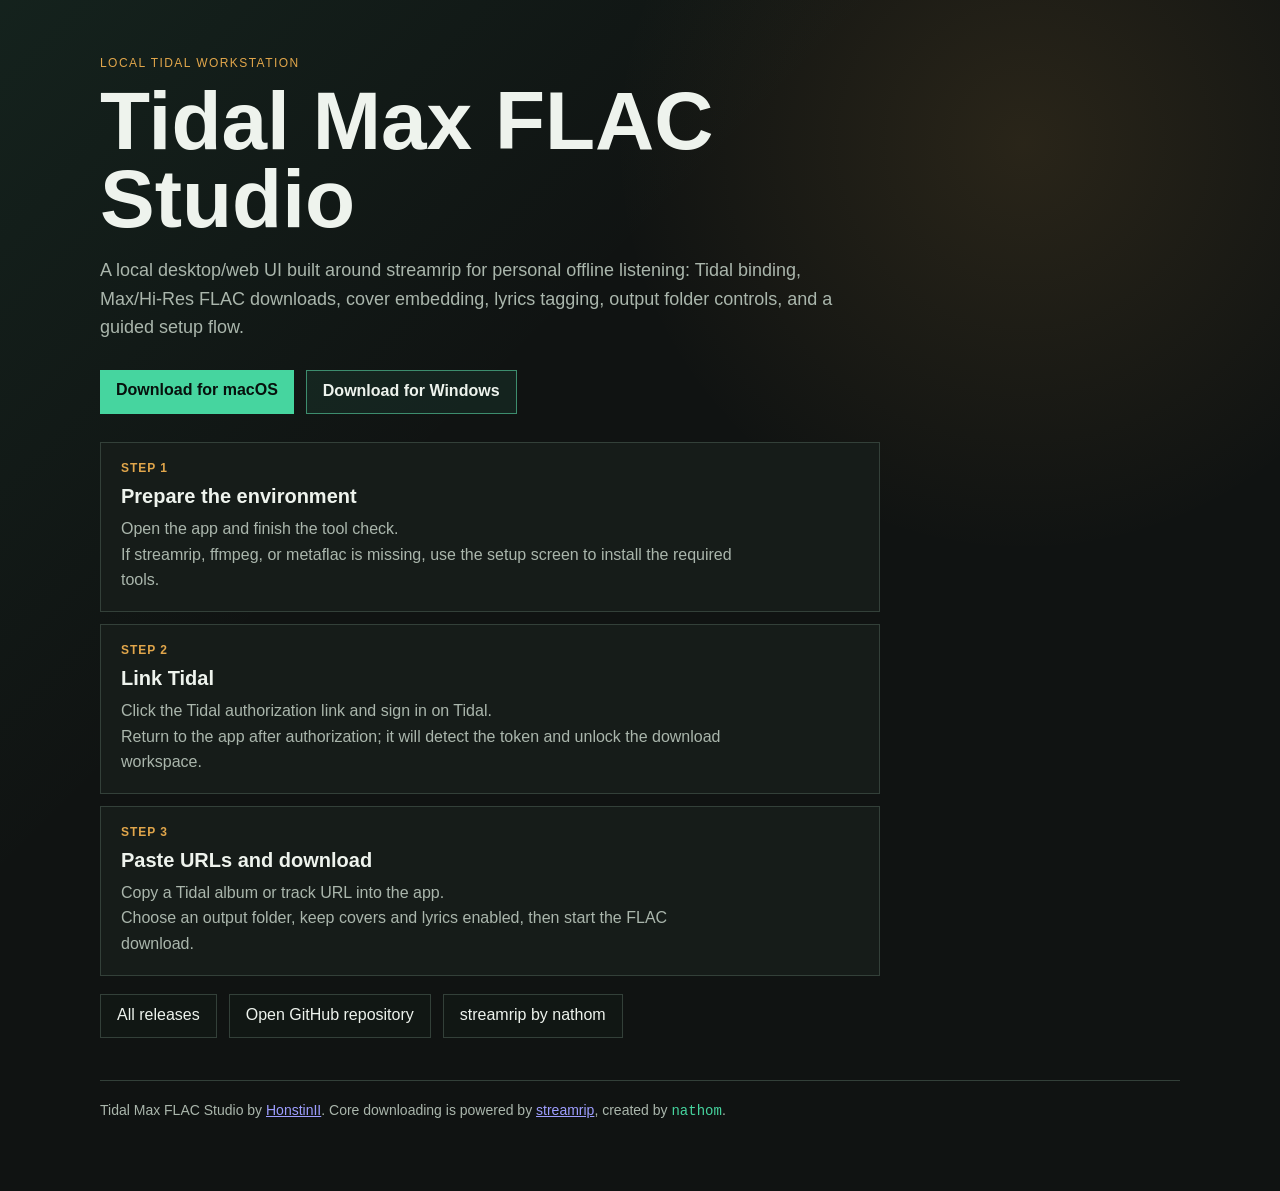
==== docs/index.html @ 7f480198 "fix: improve windows tooling and queue state" ====
<!doctype html>
<html lang="en">
  <head>
    <meta charset="utf-8" />
    <meta name="viewport" content="width=device-width, initial-scale=1" />
    <title>Tidal Max FLAC Studio</title>
    <style>
      :root {
        color-scheme: dark;
        --bg: #101312;
        --panel: #181e1b;
        --line: #334039;
        --text: #eef3ed;
        --muted: #aab6ac;
        --accent: #46d59f;
        --amber: #e1a64b;
      }

      * {
        box-sizing: border-box;
      }

      body {
        margin: 0;
        min-height: 100vh;
        background:
          linear-gradient(135deg, rgba(70, 213, 159, 0.08), transparent 36%),
          radial-gradient(circle at 80% 12%, rgba(225, 166, 75, 0.12), transparent 28%),
          var(--bg);
        color: var(--text);
        font-family: Avenir Next, Avenir, Helvetica Neue, sans-serif;
      }

      main {
        width: min(1080px, calc(100vw - 32px));
        margin: 0 auto;
        padding: 56px 0;
      }

      .eyebrow {
        color: var(--amber);
        font-size: 12px;
        letter-spacing: 0.12em;
        text-transform: uppercase;
      }

      h1 {
        max-width: 780px;
        margin: 12px 0 18px;
        font-size: clamp(40px, 7vw, 82px);
        line-height: 0.95;
        letter-spacing: 0;
      }

      p {
        color: var(--muted);
        line-height: 1.6;
      }

      .lead {
        max-width: 760px;
        font-size: 18px;
      }

      .actions {
        display: flex;
        flex-wrap: wrap;
        gap: 12px;
        margin: 28px 0 0;
      }

      .secondary-actions {
        margin-top: 18px;
      }

      a.button {
        border: 1px solid var(--line);
        background: #111714;
        color: var(--text);
        min-height: 44px;
        padding: 11px 16px;
        text-decoration: none;
      }

      a.primary {
        border: 0;
        background: var(--accent);
        color: #07110d;
        font-weight: 700;
      }

      a.secondary-download {
        border-color: color-mix(in srgb, var(--accent) 52%, var(--line));
        background: rgba(70, 213, 159, 0.08);
        color: var(--text);
        font-weight: 700;
      }

      code {
        color: var(--accent);
      }

      .credit {
        border-top: 1px solid var(--line);
        margin-top: 42px;
        padding-top: 18px;
        font-size: 14px;
      }

      .steps {
        display: grid;
        grid-template-columns: 1fr;
        gap: 12px;
        margin-top: 28px;
        max-width: 780px;
      }

      .step-card {
        border: 1px solid var(--line);
        background: color-mix(in srgb, var(--panel) 92%, black);
        padding: 18px 20px;
      }

      .step-label {
        color: var(--amber);
        font-size: 12px;
        font-weight: 700;
        letter-spacing: 0.08em;
        text-transform: uppercase;
      }

      .step-card h2 {
        margin: 10px 0 8px;
        font-size: 20px;
      }

      .step-card p {
        margin: 0;
        max-width: 620px;
      }
    </style>
  </head>
  <body>
    <main>
      <div class="eyebrow">Local Tidal workstation</div>
      <h1>Tidal Max FLAC Studio</h1>
      <p class="lead">
        A local desktop/web UI built around streamrip for personal offline listening:
        Tidal binding, Max/Hi-Res FLAC downloads, cover embedding, lyrics
        tagging, output folder controls, and a guided setup flow.
      </p>
      <div class="actions">
        <a
          class="button primary"
          href="https://github.com/HonstinII/tidal-max-flac-download/releases/download/v0.3.4/Tidal-Max-FLAC-Studio-macOS.zip"
        >Download for macOS</a>
        <a
          class="button secondary-download"
          href="https://github.com/HonstinII/tidal-max-flac-download/releases/download/v0.3.4/Tidal-Max-FLAC-Studio-Windows.zip"
        >Download for Windows</a>
      </div>
      <section class="steps" aria-label="How to use">
        <article class="step-card">
          <div class="step-label">Step 1</div>
          <h2>Prepare the environment</h2>
          <p>
            Open the app and finish the tool check.<br />
            If streamrip, ffmpeg, or metaflac is missing, use the setup screen
            to install the required tools.
          </p>
        </article>
        <article class="step-card">
          <div class="step-label">Step 2</div>
          <h2>Link Tidal</h2>
          <p>
            Click the Tidal authorization link and sign in on Tidal.<br />
            Return to the app after authorization; it will detect the token and
            unlock the download workspace.
          </p>
        </article>
        <article class="step-card">
          <div class="step-label">Step 3</div>
          <h2>Paste URLs and download</h2>
          <p>
            Copy a Tidal album or track URL into the app.<br />
            Choose an output folder, keep covers and lyrics enabled, then start
            the FLAC download.
          </p>
        </article>
      </section>
      <div class="actions secondary-actions">
        <a class="button" href="https://github.com/HonstinII/tidal-max-flac-download/releases">All releases</a>
        <a class="button" href="https://github.com/HonstinII/tidal-max-flac-download">Open GitHub repository</a>
        <a class="button" href="https://github.com/nathom/streamrip">streamrip by nathom</a>
      </div>
      <p class="credit">
        Tidal Max FLAC Studio by <a href="https://github.com/HonstinII">HonstinII</a>.
        Core downloading is powered by
        <a href="https://github.com/nathom/streamrip">streamrip</a>, created by
        <code>nathom</code>.
      </p>
    </main>
  </body>
</html>
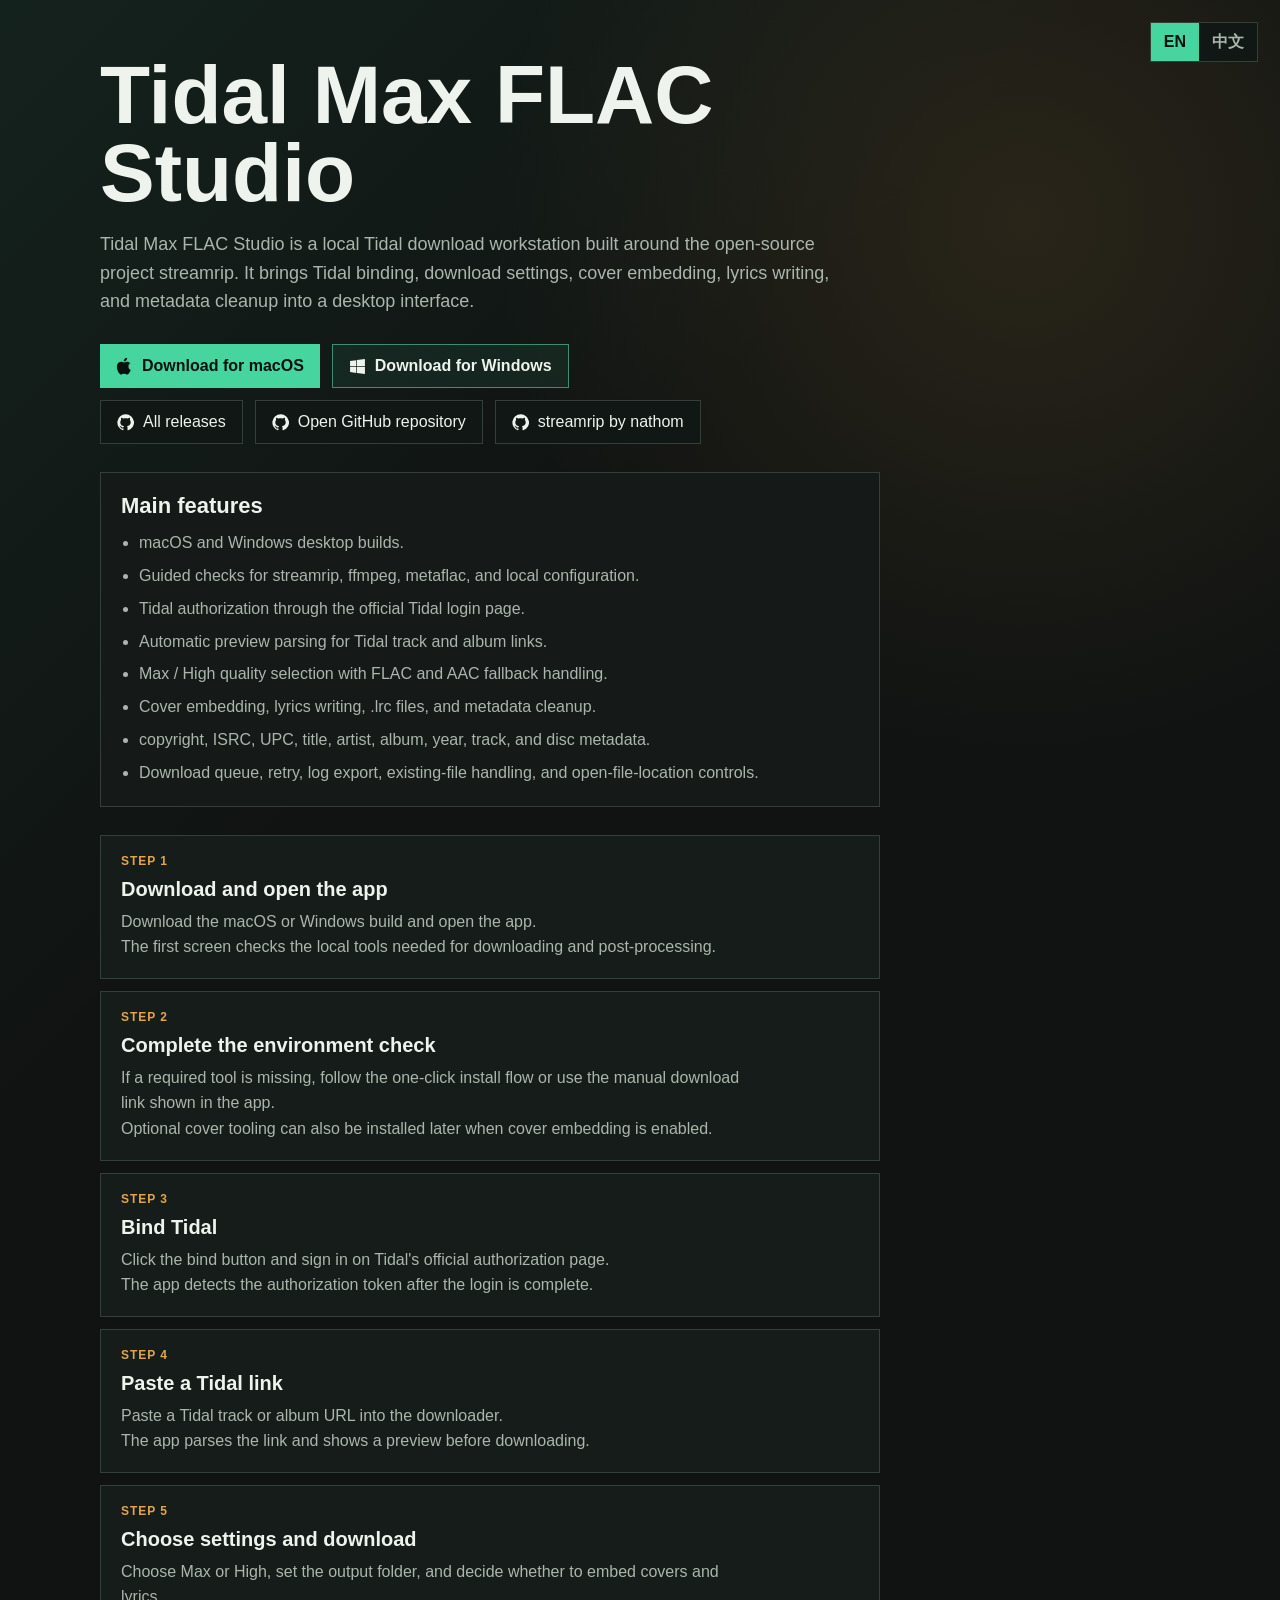
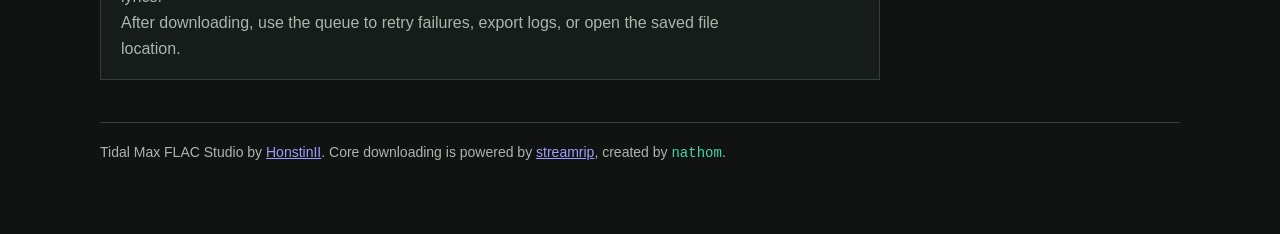
==== commit 5f453a4f: "docs: add pages language toggle" ====
--- a/docs/index.html
+++ b/docs/index.html
@@ -37,16 +37,35 @@
         padding: 56px 0;
       }
 
-      .eyebrow {
-        color: var(--amber);
-        font-size: 12px;
-        letter-spacing: 0.12em;
-        text-transform: uppercase;
+      .page-language {
+        position: fixed;
+        top: 22px;
+        right: 22px;
+        z-index: 10;
+        display: inline-flex;
+        border: 1px solid var(--line);
+        background: #111714;
+      }
+
+      .page-language button {
+        min-height: 38px;
+        border: 0;
+        background: transparent;
+        color: var(--muted);
+        padding: 0 13px;
+        font: inherit;
+        font-weight: 700;
+        cursor: pointer;
+      }
+
+      .page-language button.active {
+        background: var(--accent);
+        color: #07110d;
       }
 
       h1 {
         max-width: 780px;
-        margin: 12px 0 18px;
+        margin: 0 0 18px;
         font-size: clamp(40px, 7vw, 82px);
         line-height: 0.95;
         letter-spacing: 0;
@@ -70,10 +89,13 @@
       }
 
       .secondary-actions {
-        margin-top: 18px;
+        margin-top: 12px;
       }
 
       a.button {
+        display: inline-flex;
+        align-items: center;
+        gap: 9px;
         border: 1px solid var(--line);
         background: #111714;
         color: var(--text);
@@ -82,6 +104,13 @@
         text-decoration: none;
       }
 
+      .button svg {
+        width: 17px;
+        height: 17px;
+        flex: 0 0 auto;
+        fill: currentColor;
+      }
+
       a.primary {
         border: 0;
         background: var(--accent);
@@ -105,6 +134,28 @@
         margin-top: 42px;
         padding-top: 18px;
         font-size: 14px;
+      }
+
+      .features {
+        border: 1px solid var(--line);
+        background: color-mix(in srgb, var(--panel) 88%, black);
+        margin-top: 28px;
+        max-width: 780px;
+        padding: 20px;
+      }
+
+      .features h2 {
+        margin: 0 0 12px;
+        font-size: 22px;
+      }
+
+      .features ul {
+        display: grid;
+        gap: 8px;
+        margin: 0;
+        padding-left: 18px;
+        color: var(--muted);
+        line-height: 1.55;
       }
 
       .steps {
@@ -141,58 +192,119 @@
     </style>
   </head>
   <body>
+    <div class="page-language" aria-label="Language">
+      <button id="langEn" type="button" class="active">EN</button>
+      <button id="langZh" type="button">中文</button>
+    </div>
     <main>
-      <div class="eyebrow">Local Tidal workstation</div>
       <h1>Tidal Max FLAC Studio</h1>
-      <p class="lead">
-        A local desktop/web UI built around streamrip for personal offline listening:
-        Tidal binding, Max/Hi-Res FLAC downloads, cover embedding, lyrics
-        tagging, output folder controls, and a guided setup flow.
+      <p class="lead" data-i18n="lead">
+        Tidal Max FLAC Studio is a local Tidal download workstation built
+        around the open-source project streamrip. It brings Tidal binding,
+        download settings, cover embedding, lyrics writing, and metadata
+        cleanup into a desktop interface.
       </p>
       <div class="actions">
         <a
           class="button primary"
-          href="https://github.com/HonstinII/tidal-max-flac-download/releases/download/v0.3.4/Tidal-Max-FLAC-Studio-macOS.zip"
-        >Download for macOS</a>
+          href="https://github.com/HonstinII/tidal-max-flac-download/releases/download/v0.3.6/Tidal-Max-FLAC-Studio-macOS.zip"
+        >
+          <svg viewBox="0 0 24 24" aria-hidden="true">
+            <path d="M17.53 12.09c-.03-3.03 2.48-4.49 2.59-4.56-1.41-2.06-3.61-2.34-4.39-2.37-1.87-.19-3.65 1.1-4.6 1.1-.95 0-2.41-1.07-3.96-1.04-2.04.03-3.92 1.18-4.97 3-2.12 3.68-.54 9.13 1.52 12.11 1.01 1.46 2.21 3.1 3.79 3.04 1.52-.06 2.09-.98 3.93-.98 1.83 0 2.35.98 3.96.95 1.63-.03 2.67-1.49 3.67-2.95 1.16-1.69 1.64-3.33 1.67-3.41-.04-.02-3.18-1.22-3.21-4.89ZM14.5 3.2c.84-1.02 1.41-2.44 1.25-3.85-1.21.05-2.67.81-3.54 1.83-.78.9-1.46 2.35-1.28 3.73 1.35.1 2.73-.69 3.57-1.71Z"/>
+          </svg>
+          <span data-i18n="downloadMac">Download for macOS</span>
+        </a>
         <a
           class="button secondary-download"
-          href="https://github.com/HonstinII/tidal-max-flac-download/releases/download/v0.3.4/Tidal-Max-FLAC-Studio-Windows.zip"
-        >Download for Windows</a>
+          href="https://github.com/HonstinII/tidal-max-flac-download/releases/download/v0.3.6/Tidal-Max-FLAC-Studio-Windows.zip"
+        >
+          <svg viewBox="0 0 24 24" aria-hidden="true">
+            <path d="M1.5 4.35 10.3 3.1v8.45H1.5V4.35Zm9.8-1.39L22.5 1.35v10.2H11.3V2.96ZM1.5 12.55h8.8V21l-8.8-1.23v-7.22Zm9.8 0h11.2v10.1l-11.2-1.56v-8.54Z"/>
+          </svg>
+          <span data-i18n="downloadWindows">Download for Windows</span>
+        </a>
       </div>
+      <div class="actions secondary-actions">
+        <a class="button" href="https://github.com/HonstinII/tidal-max-flac-download/releases">
+          <svg viewBox="0 0 24 24" aria-hidden="true">
+            <path d="M12 .5A11.5 11.5 0 0 0 8.36 22.9c.58.11.79-.25.79-.56v-2.02c-3.22.7-3.9-1.38-3.9-1.38-.53-1.34-1.29-1.7-1.29-1.7-1.05-.72.08-.71.08-.71 1.16.08 1.77 1.19 1.77 1.19 1.04 1.77 2.72 1.26 3.38.96.11-.75.41-1.26.74-1.55-2.57-.29-5.27-1.28-5.27-5.72 0-1.26.45-2.3 1.19-3.11-.12-.29-.52-1.47.11-3.06 0 0 .97-.31 3.17 1.19.92-.26 1.91-.38 2.89-.39.98.01 1.97.13 2.89.39 2.2-1.5 3.17-1.19 3.17-1.19.63 1.59.23 2.77.11 3.06.74.81 1.19 1.85 1.19 3.11 0 4.45-2.71 5.43-5.29 5.72.42.36.79 1.07.79 2.16v3.2c0 .31.21.68.8.56A11.5 11.5 0 0 0 12 .5Z"/>
+          </svg>
+          <span data-i18n="allReleases">All releases</span>
+        </a>
+        <a class="button" href="https://github.com/HonstinII/tidal-max-flac-download">
+          <svg viewBox="0 0 24 24" aria-hidden="true">
+            <path d="M12 .5A11.5 11.5 0 0 0 8.36 22.9c.58.11.79-.25.79-.56v-2.02c-3.22.7-3.9-1.38-3.9-1.38-.53-1.34-1.29-1.7-1.29-1.7-1.05-.72.08-.71.08-.71 1.16.08 1.77 1.19 1.77 1.19 1.04 1.77 2.72 1.26 3.38.96.11-.75.41-1.26.74-1.55-2.57-.29-5.27-1.28-5.27-5.72 0-1.26.45-2.3 1.19-3.11-.12-.29-.52-1.47.11-3.06 0 0 .97-.31 3.17 1.19.92-.26 1.91-.38 2.89-.39.98.01 1.97.13 2.89.39 2.2-1.5 3.17-1.19 3.17-1.19.63 1.59.23 2.77.11 3.06.74.81 1.19 1.85 1.19 3.11 0 4.45-2.71 5.43-5.29 5.72.42.36.79 1.07.79 2.16v3.2c0 .31.21.68.8.56A11.5 11.5 0 0 0 12 .5Z"/>
+          </svg>
+          <span data-i18n="openRepo">Open GitHub repository</span>
+        </a>
+        <a class="button" href="https://github.com/nathom/streamrip">
+          <svg viewBox="0 0 24 24" aria-hidden="true">
+            <path d="M12 .5A11.5 11.5 0 0 0 8.36 22.9c.58.11.79-.25.79-.56v-2.02c-3.22.7-3.9-1.38-3.9-1.38-.53-1.34-1.29-1.7-1.29-1.7-1.05-.72.08-.71.08-.71 1.16.08 1.77 1.19 1.77 1.19 1.04 1.77 2.72 1.26 3.38.96.11-.75.41-1.26.74-1.55-2.57-.29-5.27-1.28-5.27-5.72 0-1.26.45-2.3 1.19-3.11-.12-.29-.52-1.47.11-3.06 0 0 .97-.31 3.17 1.19.92-.26 1.91-.38 2.89-.39.98.01 1.97.13 2.89.39 2.2-1.5 3.17-1.19 3.17-1.19.63 1.59.23 2.77.11 3.06.74.81 1.19 1.85 1.19 3.11 0 4.45-2.71 5.43-5.29 5.72.42.36.79 1.07.79 2.16v3.2c0 .31.21.68.8.56A11.5 11.5 0 0 0 12 .5Z"/>
+          </svg>
+          <span>streamrip by nathom</span>
+        </a>
+      </div>
+      <section class="features" aria-label="Main features">
+        <h2 data-i18n="mainFeatures">Main features</h2>
+        <ul>
+          <li data-i18n="featureDesktop">macOS and Windows desktop builds.</li>
+          <li data-i18n="featureChecks">Guided checks for streamrip, ffmpeg, metaflac, and local configuration.</li>
+          <li data-i18n="featureAuth">Tidal authorization through the official Tidal login page.</li>
+          <li data-i18n="featurePreview">Automatic preview parsing for Tidal track and album links.</li>
+          <li data-i18n="featureQuality">Max / High quality selection with FLAC and AAC fallback handling.</li>
+          <li data-i18n="featureMetadata">Cover embedding, lyrics writing, .lrc files, and metadata cleanup.</li>
+          <li data-i18n="featureTags">copyright, ISRC, UPC, title, artist, album, year, track, and disc metadata.</li>
+          <li data-i18n="featureQueue">Download queue, retry, log export, existing-file handling, and open-file-location controls.</li>
+        </ul>
+      </section>
       <section class="steps" aria-label="How to use">
         <article class="step-card">
-          <div class="step-label">Step 1</div>
-          <h2>Prepare the environment</h2>
-          <p>
-            Open the app and finish the tool check.<br />
-            If streamrip, ffmpeg, or metaflac is missing, use the setup screen
-            to install the required tools.
-          </p>
-        </article>
-        <article class="step-card">
-          <div class="step-label">Step 2</div>
-          <h2>Link Tidal</h2>
-          <p>
-            Click the Tidal authorization link and sign in on Tidal.<br />
-            Return to the app after authorization; it will detect the token and
-            unlock the download workspace.
-          </p>
-        </article>
-        <article class="step-card">
-          <div class="step-label">Step 3</div>
-          <h2>Paste URLs and download</h2>
-          <p>
-            Copy a Tidal album or track URL into the app.<br />
-            Choose an output folder, keep covers and lyrics enabled, then start
-            the FLAC download.
+          <div class="step-label" data-i18n="step1Label">Step 1</div>
+          <h2 data-i18n="step1Title">Download and open the app</h2>
+          <p data-i18n="step1Copy">
+            Download the macOS or Windows build and open the app.<br />
+            The first screen checks the local tools needed for downloading and
+            post-processing.
+          </p>
+        </article>
+        <article class="step-card">
+          <div class="step-label" data-i18n="step2Label">Step 2</div>
+          <h2 data-i18n="step2Title">Complete the environment check</h2>
+          <p data-i18n="step2Copy">
+            If a required tool is missing, follow the one-click install flow or
+            use the manual download link shown in the app.<br />
+            Optional cover tooling can also be installed later when cover
+            embedding is enabled.
+          </p>
+        </article>
+        <article class="step-card">
+          <div class="step-label" data-i18n="step3Label">Step 3</div>
+          <h2 data-i18n="step3Title">Bind Tidal</h2>
+          <p data-i18n="step3Copy">
+            Click the bind button and sign in on Tidal's official authorization
+            page.<br />
+            The app detects the authorization token after the login is complete.
+          </p>
+        </article>
+        <article class="step-card">
+          <div class="step-label" data-i18n="step4Label">Step 4</div>
+          <h2 data-i18n="step4Title">Paste a Tidal link</h2>
+          <p data-i18n="step4Copy">
+            Paste a Tidal track or album URL into the downloader.<br />
+            The app parses the link and shows a preview before downloading.
+          </p>
+        </article>
+        <article class="step-card">
+          <div class="step-label" data-i18n="step5Label">Step 5</div>
+          <h2 data-i18n="step5Title">Choose settings and download</h2>
+          <p data-i18n="step5Copy">
+            Choose Max or High, set the output folder, and decide whether to
+            embed covers and lyrics.<br />
+            After downloading, use the queue to retry failures, export logs, or
+            open the saved file location.
           </p>
         </article>
       </section>
-      <div class="actions secondary-actions">
-        <a class="button" href="https://github.com/HonstinII/tidal-max-flac-download/releases">All releases</a>
-        <a class="button" href="https://github.com/HonstinII/tidal-max-flac-download">Open GitHub repository</a>
-        <a class="button" href="https://github.com/nathom/streamrip">streamrip by nathom</a>
-      </div>
       <p class="credit">
         Tidal Max FLAC Studio by <a href="https://github.com/HonstinII">HonstinII</a>.
         Core downloading is powered by
@@ -200,5 +312,86 @@
         <code>nathom</code>.
       </p>
     </main>
+    <script>
+      const pageCopy = {
+        en: {
+          lead: "Tidal Max FLAC Studio is a local Tidal download workstation built around the open-source project streamrip. It brings Tidal binding, download settings, cover embedding, lyrics writing, and metadata cleanup into a desktop interface.",
+          downloadMac: "Download for macOS",
+          downloadWindows: "Download for Windows",
+          allReleases: "All releases",
+          openRepo: "Open GitHub repository",
+          mainFeatures: "Main features",
+          featureDesktop: "macOS and Windows desktop builds.",
+          featureChecks: "Guided checks for streamrip, ffmpeg, metaflac, and local configuration.",
+          featureAuth: "Tidal authorization through the official Tidal login page.",
+          featurePreview: "Automatic preview parsing for Tidal track and album links.",
+          featureQuality: "Max / High quality selection with FLAC and AAC fallback handling.",
+          featureMetadata: "Cover embedding, lyrics writing, .lrc files, and metadata cleanup.",
+          featureTags: "copyright, ISRC, UPC, title, artist, album, year, track, and disc metadata.",
+          featureQueue: "Download queue, retry, log export, existing-file handling, and open-file-location controls.",
+          step1Label: "Step 1",
+          step1Title: "Download and open the app",
+          step1Copy: "Download the macOS or Windows build and open the app.<br />The first screen checks the local tools needed for downloading and post-processing.",
+          step2Label: "Step 2",
+          step2Title: "Complete the environment check",
+          step2Copy: "If a required tool is missing, follow the one-click install flow or use the manual download link shown in the app.<br />Optional cover tooling can also be installed later when cover embedding is enabled.",
+          step3Label: "Step 3",
+          step3Title: "Bind Tidal",
+          step3Copy: "Click the bind button and sign in on Tidal's official authorization page.<br />The app detects the authorization token after the login is complete.",
+          step4Label: "Step 4",
+          step4Title: "Paste a Tidal link",
+          step4Copy: "Paste a Tidal track or album URL into the downloader.<br />The app parses the link and shows a preview before downloading.",
+          step5Label: "Step 5",
+          step5Title: "Choose settings and download",
+          step5Copy: "Choose Max or High, set the output folder, and decide whether to embed covers and lyrics.<br />After downloading, use the queue to retry failures, export logs, or open the saved file location.",
+        },
+        zh: {
+          lead: "Tidal Max FLAC Studio 是一个本地运行的 Tidal 下载工作台，基于开源项目 streamrip 构建。它把 Tidal 绑定、下载设置、封面嵌入、歌词写入和 metadata 整理放进一个更直观的桌面界面。",
+          downloadMac: "下载 macOS 版本",
+          downloadWindows: "下载 Windows 版本",
+          allReleases: "所有版本",
+          openRepo: "打开 GitHub 仓库",
+          mainFeatures: "主要功能",
+          featureDesktop: "提供 macOS 和 Windows 桌面应用。",
+          featureChecks: "引导检查 streamrip、ffmpeg、metaflac 和本地配置。",
+          featureAuth: "通过 Tidal 官方登录页面完成授权绑定。",
+          featurePreview: "自动解析 Tidal 单曲和专辑链接，并显示预览。",
+          featureQuality: "支持 Max / High 品质选择，并处理 FLAC 与 AAC 兜底。",
+          featureMetadata: "支持封面嵌入、歌词写入、.lrc 文件和 metadata 整理。",
+          featureTags: "写入 copyright、ISRC、UPC、标题、歌手、专辑、年份、曲号和碟号等 metadata。",
+          featureQueue: "提供下载队列、失败重试、日志导出、已有文件处理和打开文件位置。",
+          step1Label: "步骤 1",
+          step1Title: "下载并打开应用",
+          step1Copy: "下载 macOS 或 Windows 版本并打开应用。<br />首次进入会检查本地下载和后处理所需工具。",
+          step2Label: "步骤 2",
+          step2Title: "完成环境检查",
+          step2Copy: "如果缺少必要工具，可以按应用里的提示进行一键安装，或使用手动下载入口。<br />封面工具也可以在启用封面嵌入时再安装。",
+          step3Label: "步骤 3",
+          step3Title: "绑定 Tidal",
+          step3Copy: "点击绑定按钮，在 Tidal 官方授权页面登录。<br />授权完成后，应用会自动检测 token 并进入下载工作台。",
+          step4Label: "步骤 4",
+          step4Title: "粘贴 Tidal 链接",
+          step4Copy: "把 Tidal 单曲或专辑链接粘贴到下载器里。<br />应用会在下载前自动解析并展示预览。",
+          step5Label: "步骤 5",
+          step5Title: "选择设置并下载",
+          step5Copy: "选择 Max 或 High，设置输出目录，并决定是否嵌入封面和歌词。<br />下载完成后，可以在队列里重试失败项、导出日志或打开文件位置。",
+        },
+      };
+
+      function setPageLanguage(language) {
+        const active = pageCopy[language] ? language : "en";
+        document.documentElement.lang = active === "zh" ? "zh-CN" : "en";
+        document.querySelectorAll("[data-i18n]").forEach((node) => {
+          node.innerHTML = pageCopy[active][node.dataset.i18n] || node.innerHTML;
+        });
+        document.querySelector("#langEn").classList.toggle("active", active === "en");
+        document.querySelector("#langZh").classList.toggle("active", active === "zh");
+        localStorage.setItem("pagesLanguage", active);
+      }
+
+      document.querySelector("#langEn").addEventListener("click", () => setPageLanguage("en"));
+      document.querySelector("#langZh").addEventListener("click", () => setPageLanguage("zh"));
+      setPageLanguage(localStorage.getItem("pagesLanguage") || "en");
+    </script>
   </body>
 </html>
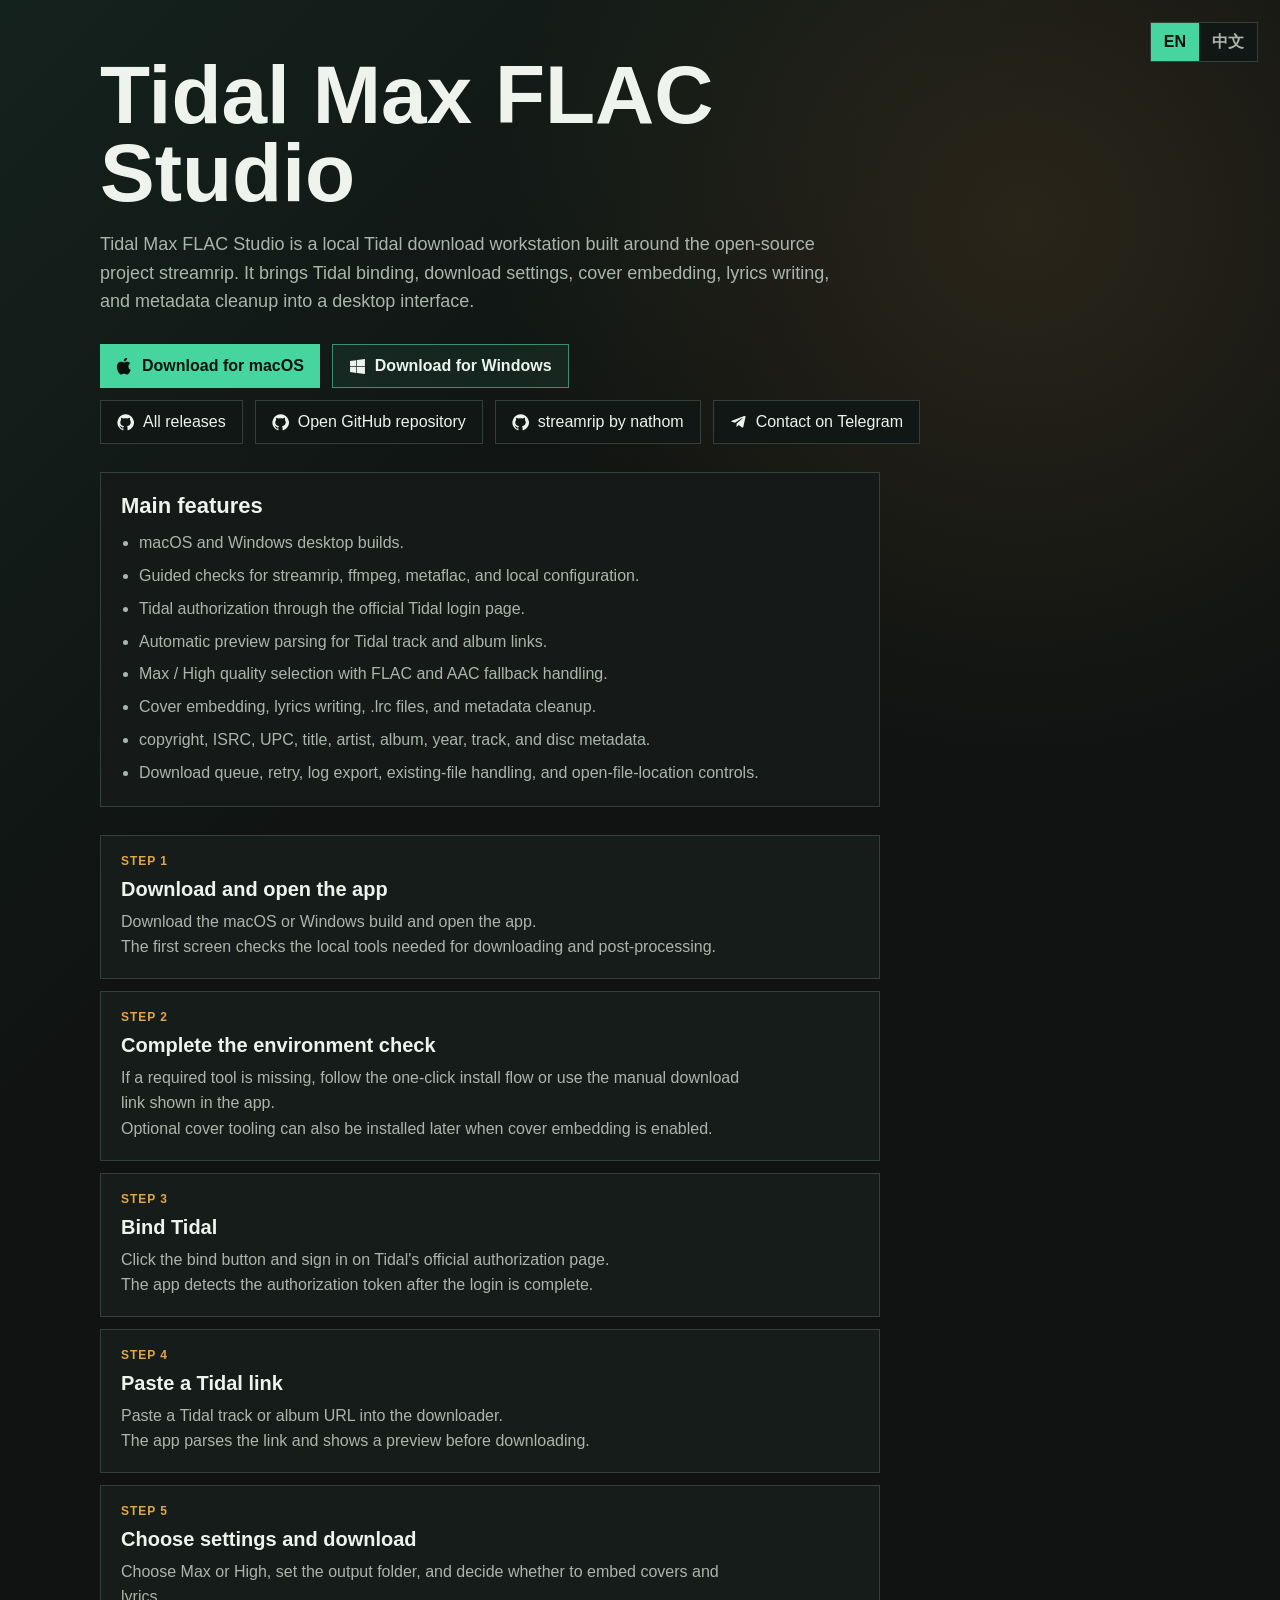
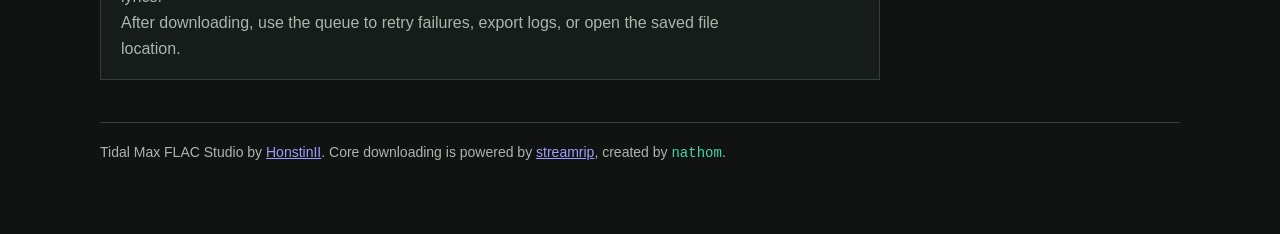
==== commit 5836d3ca: "feat: refine dropdowns and persisted queue" ====
--- a/docs/index.html
+++ b/docs/index.html
@@ -242,6 +242,12 @@
             <path d="M12 .5A11.5 11.5 0 0 0 8.36 22.9c.58.11.79-.25.79-.56v-2.02c-3.22.7-3.9-1.38-3.9-1.38-.53-1.34-1.29-1.7-1.29-1.7-1.05-.72.08-.71.08-.71 1.16.08 1.77 1.19 1.77 1.19 1.04 1.77 2.72 1.26 3.38.96.11-.75.41-1.26.74-1.55-2.57-.29-5.27-1.28-5.27-5.72 0-1.26.45-2.3 1.19-3.11-.12-.29-.52-1.47.11-3.06 0 0 .97-.31 3.17 1.19.92-.26 1.91-.38 2.89-.39.98.01 1.97.13 2.89.39 2.2-1.5 3.17-1.19 3.17-1.19.63 1.59.23 2.77.11 3.06.74.81 1.19 1.85 1.19 3.11 0 4.45-2.71 5.43-5.29 5.72.42.36.79 1.07.79 2.16v3.2c0 .31.21.68.8.56A11.5 11.5 0 0 0 12 .5Z"/>
           </svg>
           <span>streamrip by nathom</span>
+        </a>
+        <a class="button" href="https://t.me/HonstinHui">
+          <svg viewBox="0 0 24 24" aria-hidden="true">
+            <path d="M21.94 4.32c.3-1.39-.97-1.93-1.95-1.55L2.7 9.44c-1.18.46-1.17 1.11-.2 1.41l4.43 1.38 10.27-6.48c.49-.3.93-.14.57.18l-8.32 7.51-.32 4.77c.47 0 .68-.22.94-.48l2.26-2.2 4.7 3.47c.87.48 1.49.23 1.7-.8l3.21-13.88Z"/>
+          </svg>
+          <span data-i18n="contactTelegram">Contact on Telegram</span>
         </a>
       </div>
       <section class="features" aria-label="Main features">
@@ -320,6 +326,7 @@
           downloadWindows: "Download for Windows",
           allReleases: "All releases",
           openRepo: "Open GitHub repository",
+          contactTelegram: "Contact on Telegram",
           mainFeatures: "Main features",
           featureDesktop: "macOS and Windows desktop builds.",
           featureChecks: "Guided checks for streamrip, ffmpeg, metaflac, and local configuration.",
@@ -351,6 +358,7 @@
           downloadWindows: "下载 Windows 版本",
           allReleases: "所有版本",
           openRepo: "打开 GitHub 仓库",
+          contactTelegram: "Telegram 联系我",
           mainFeatures: "主要功能",
           featureDesktop: "提供 macOS 和 Windows 桌面应用。",
           featureChecks: "引导检查 streamrip、ffmpeg、metaflac 和本地配置。",
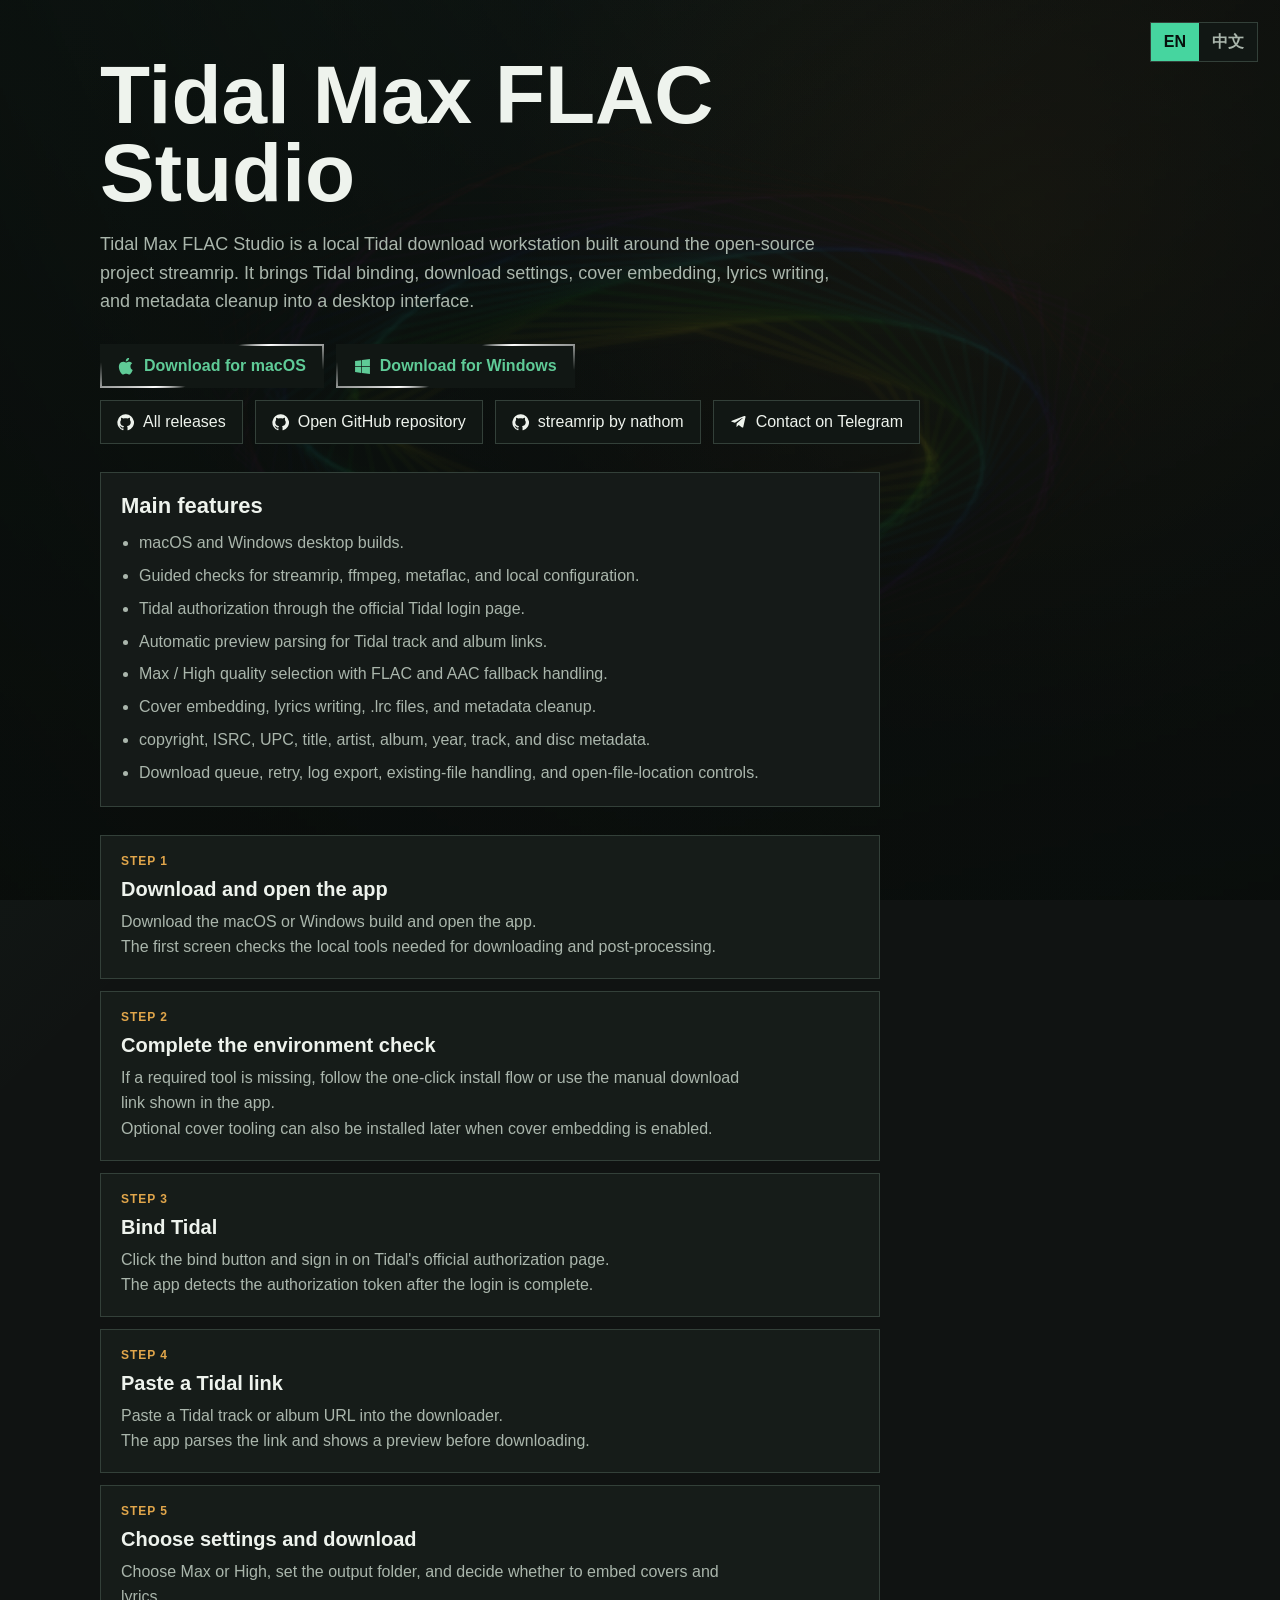
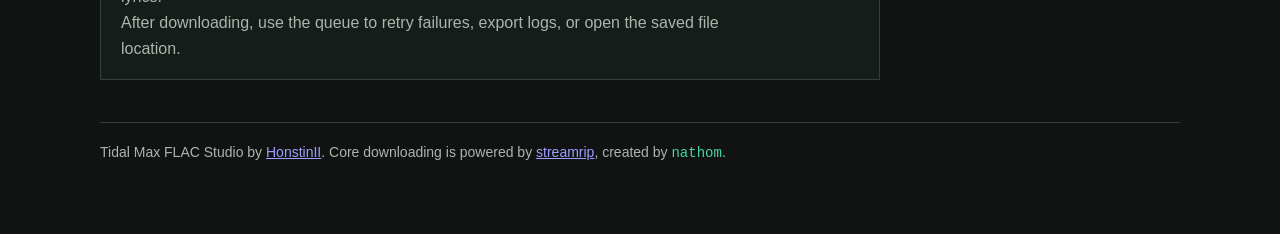
==== commit 120b4219: "docs: refine pages background and buttons" ====
--- a/docs/index.html
+++ b/docs/index.html
@@ -31,10 +31,32 @@
         font-family: Avenir Next, Avenir, Helvetica Neue, sans-serif;
       }
 
+      .prism-background {
+        position: fixed;
+        inset: 0;
+        z-index: -2;
+        width: 100%;
+        height: 100%;
+        opacity: 0.94;
+        filter: brightness(1.45) saturate(1.15);
+      }
+
+      .background-scrim {
+        position: fixed;
+        inset: 0;
+        z-index: -1;
+        background:
+          linear-gradient(90deg, rgba(9, 13, 11, 0.72), rgba(9, 13, 11, 0.34) 52%, rgba(9, 13, 11, 0.5)),
+          linear-gradient(180deg, rgba(9, 13, 11, 0.2), rgba(9, 13, 11, 0.7));
+        pointer-events: none;
+      }
+
       main {
         width: min(1080px, calc(100vw - 32px));
         margin: 0 auto;
         padding: 56px 0;
+        position: relative;
+        z-index: 1;
       }
 
       .page-language {
@@ -93,6 +115,8 @@
       }
 
       a.button {
+        position: relative;
+        overflow: hidden;
         display: inline-flex;
         align-items: center;
         gap: 9px;
@@ -102,6 +126,39 @@
         min-height: 44px;
         padding: 11px 16px;
         text-decoration: none;
+        transform: translateY(0);
+        transition:
+          transform 180ms ease,
+          border-color 180ms ease,
+          color 180ms ease,
+          background 220ms ease,
+          box-shadow 220ms ease;
+      }
+
+      a.button::before {
+        content: "";
+        position: absolute;
+        inset: 0;
+        z-index: -1;
+        background: linear-gradient(180deg, rgba(70, 213, 159, 0.28), rgba(70, 213, 159, 0.04));
+        opacity: 0;
+        transform: translateY(-101%);
+        transition:
+          transform 420ms cubic-bezier(0.2, 0.78, 0.2, 1),
+          opacity 220ms ease;
+      }
+
+      a.button:hover,
+      a.button:focus-visible {
+        transform: translateY(-2px);
+        border-color: color-mix(in srgb, var(--accent) 70%, var(--line));
+        box-shadow: 0 14px 34px rgba(0, 0, 0, 0.26);
+      }
+
+      a.button:hover::before,
+      a.button:focus-visible::before {
+        opacity: 1;
+        transform: translateY(0);
       }
 
       .button svg {
@@ -112,17 +169,68 @@
       }
 
       a.primary {
+        border-color: color-mix(in srgb, white 30%, var(--line));
+        background: #111714;
+        color: #5fcb97;
+        font-weight: 700;
+      }
+
+      a.secondary-download {
+        border-color: color-mix(in srgb, white 30%, var(--line));
+        background: #111714;
+        color: #5fcb97;
+        font-weight: 700;
+      }
+
+      a.star-border {
         border: 0;
-        background: var(--accent);
-        color: #07110d;
-        font-weight: 700;
-      }
-
-      a.secondary-download {
-        border-color: color-mix(in srgb, var(--accent) 52%, var(--line));
-        background: rgba(70, 213, 159, 0.08);
-        color: var(--text);
-        font-weight: 700;
+        padding: 13px 18px;
+        isolation: isolate;
+      }
+
+      a.star-border::after {
+        content: "";
+        position: absolute;
+        inset: 0;
+        z-index: -2;
+        border-radius: inherit;
+        padding: 2px;
+        background:
+          conic-gradient(
+            from var(--star-angle),
+            transparent 0deg,
+            transparent 52deg,
+            white 70deg,
+            transparent 92deg,
+            transparent 180deg,
+            transparent 232deg,
+            white 250deg,
+            transparent 272deg,
+            transparent 360deg
+          );
+        animation: star-border-spin 5s linear infinite;
+        -webkit-mask:
+          linear-gradient(#000 0 0) content-box,
+          linear-gradient(#000 0 0);
+        -webkit-mask-composite: xor;
+        mask-composite: exclude;
+      }
+
+      a.star-border:hover::after,
+      a.star-border:focus-visible::after {
+        animation-duration: 3.2s;
+      }
+
+      @property --star-angle {
+        syntax: "<angle>";
+        inherits: false;
+        initial-value: 0deg;
+      }
+
+      @keyframes star-border-spin {
+        to {
+          --star-angle: 360deg;
+        }
       }
 
       code {
@@ -189,9 +297,17 @@
         margin: 0;
         max-width: 620px;
       }
+
+      @media (prefers-reduced-motion: reduce) {
+        .prism-background {
+          display: none;
+        }
+      }
     </style>
   </head>
   <body>
+    <canvas id="prismBackground" class="prism-background" aria-hidden="true"></canvas>
+    <div class="background-scrim" aria-hidden="true"></div>
     <div class="page-language" aria-label="Language">
       <button id="langEn" type="button" class="active">EN</button>
       <button id="langZh" type="button">中文</button>
@@ -206,7 +322,7 @@
       </p>
       <div class="actions">
         <a
-          class="button primary"
+          class="button primary star-border"
           href="https://github.com/HonstinII/tidal-max-flac-download/releases/download/v0.3.6/Tidal-Max-FLAC-Studio-macOS.zip"
         >
           <svg viewBox="0 0 24 24" aria-hidden="true">
@@ -215,7 +331,7 @@
           <span data-i18n="downloadMac">Download for macOS</span>
         </a>
         <a
-          class="button secondary-download"
+          class="button secondary-download star-border"
           href="https://github.com/HonstinII/tidal-max-flac-download/releases/download/v0.3.6/Tidal-Max-FLAC-Studio-Windows.zip"
         >
           <svg viewBox="0 0 24 24" aria-hidden="true">
@@ -400,6 +516,122 @@
       document.querySelector("#langEn").addEventListener("click", () => setPageLanguage("en"));
       document.querySelector("#langZh").addEventListener("click", () => setPageLanguage("zh"));
       setPageLanguage(localStorage.getItem("pagesLanguage") || "en");
+
+      const prismConfig = {
+        height: 3,
+        baseWidth: 5.5,
+        animationType: "rotate",
+        glow: 1.55,
+        noise: 0.5,
+        transparent: true,
+        scale: 3.5,
+        hueShift: -0.0416,
+        colorFrequency: 1,
+        bloom: 1.18,
+        timeScale: 0.2,
+        maxFps: 30,
+        resolutionScale: 0.58,
+      };
+
+      function createPrismBackground(canvas, config) {
+        const context = canvas.getContext("2d", { alpha: true });
+        if (!context || window.matchMedia("(prefers-reduced-motion: reduce)").matches) return;
+
+        let width = 0;
+        let height = 0;
+        let pixelRatio = 1;
+        let start = performance.now();
+        let lastFrame = 0;
+        const frameInterval = 1000 / config.maxFps;
+        const mediaQuery = window.matchMedia("(prefers-reduced-motion: reduce)");
+        let paused = false;
+
+        function resize() {
+          pixelRatio = Math.min(window.devicePixelRatio || 1, 1.5) * config.resolutionScale;
+          width = window.innerWidth;
+          height = window.innerHeight;
+          canvas.width = Math.floor(width * pixelRatio);
+          canvas.height = Math.floor(height * pixelRatio);
+          canvas.style.width = `${width}px`;
+          canvas.style.height = `${height}px`;
+          context.setTransform(pixelRatio, 0, 0, pixelRatio, 0, 0);
+        }
+
+        function hueToRgb(t) {
+          const hue = ((t + config.hueShift) % 1 + 1) % 1;
+          const saturation = 0.55;
+          const lightness = 0.5;
+          const k = (n) => (n + hue * 12) % 12;
+          const a = saturation * Math.min(lightness, 1 - lightness);
+          const f = (n) => lightness - a * Math.max(-1, Math.min(k(n) - 3, Math.min(9 - k(n), 1)));
+          return `rgb(${Math.round(f(0) * 255)}, ${Math.round(f(8) * 255)}, ${Math.round(f(4) * 255)})`;
+        }
+
+        function drawPrism(time) {
+          if (paused) {
+            window.requestAnimationFrame(drawPrism);
+            return;
+          }
+          if (time - lastFrame < frameInterval) {
+            window.requestAnimationFrame(drawPrism);
+            return;
+          }
+          lastFrame = time;
+
+          const elapsed = ((time - start) / 1000) * config.timeScale;
+
+          context.clearRect(0, 0, width, height);
+          context.globalCompositeOperation = "lighter";
+          context.lineCap = "round";
+          context.lineJoin = "round";
+
+          const centerX = width * 0.514;
+          const centerY = height * 0.468;
+          const radius = Math.max(width, height) / config.scale;
+          const points = 7;
+          const layers = Math.round(config.height * 9);
+
+          for (let layer = 0; layer < layers; layer += 1) {
+            const depth = layer / layers;
+            const angleBase = elapsed * 0.65 + depth * 2.6;
+            const alpha = (0.018 + 0.025 * (1 - depth)) * config.glow;
+            const lineWidth = config.baseWidth * (1 - depth * 0.62);
+            const color = hueToRgb(depth * config.colorFrequency + elapsed * 0.08);
+
+            context.beginPath();
+            for (let point = 0; point <= points; point += 1) {
+              const turn = (point / points) * Math.PI * 2;
+              const wobble =
+                Math.sin(turn * 3 + elapsed * 1.8 + layer * 0.13) * 0.08 * config.noise +
+                Math.cos(turn * 5 - elapsed * 1.1 + layer * 0.07) * 0.05 * config.noise;
+              const radiusOffset = radius * (0.42 + depth * 0.72 + wobble);
+              const angle = turn + angleBase;
+              const x = centerX + Math.cos(angle) * radiusOffset * (1.72 - depth * 0.62);
+              const y = centerY + Math.sin(angle) * radiusOffset * (0.58 + depth * 0.16);
+              if (point === 0) context.moveTo(x, y);
+              else context.lineTo(x, y);
+            }
+
+            context.strokeStyle = color.replace("rgb", "rgba").replace(")", `, ${alpha})`);
+            context.lineWidth = lineWidth;
+            context.shadowColor = color;
+            context.shadowBlur = 9 * config.bloom * (1 - depth * 0.3);
+            context.stroke();
+          }
+
+          context.globalCompositeOperation = "source-over";
+          window.requestAnimationFrame(drawPrism);
+        }
+
+        window.addEventListener("resize", resize);
+        document.addEventListener("visibilitychange", () => {
+          paused = document.hidden || mediaQuery.matches;
+        });
+        resize();
+        window.requestAnimationFrame(drawPrism);
+      }
+
+      createPrismBackground(document.querySelector("#prismBackground"), prismConfig);
     </script>
   </body>
 </html>
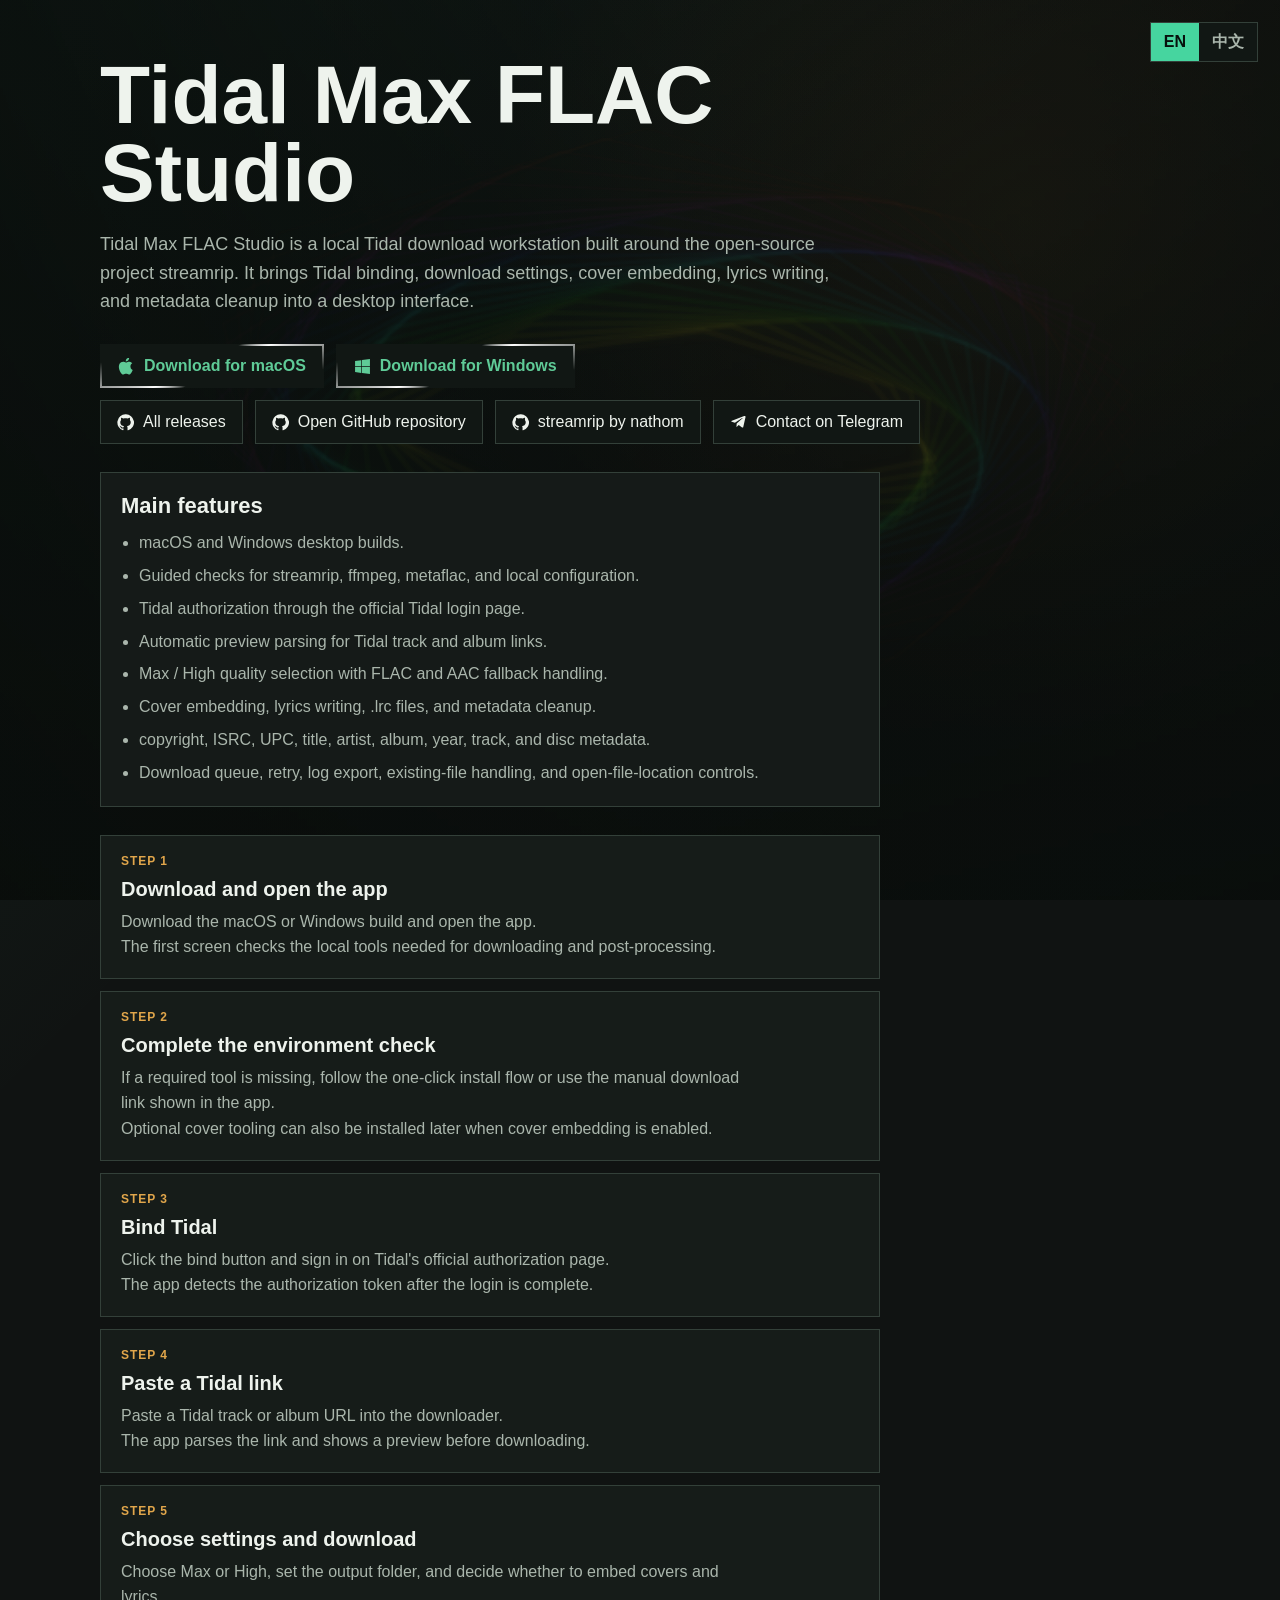
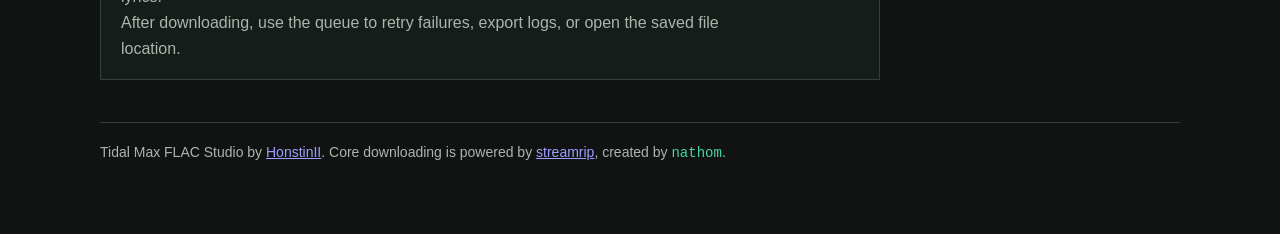
==== commit 36bbab3a: "chore: prepare v0.3.8 release" ====
--- a/docs/index.html
+++ b/docs/index.html
@@ -323,7 +323,7 @@
       <div class="actions">
         <a
           class="button primary star-border"
-          href="https://github.com/HonstinII/tidal-max-flac-download/releases/download/v0.3.6/Tidal-Max-FLAC-Studio-macOS.zip"
+          href="https://github.com/HonstinII/tidal-max-flac-download/releases/download/v0.3.8/Tidal-Max-FLAC-Studio-macOS.zip"
         >
           <svg viewBox="0 0 24 24" aria-hidden="true">
             <path d="M17.53 12.09c-.03-3.03 2.48-4.49 2.59-4.56-1.41-2.06-3.61-2.34-4.39-2.37-1.87-.19-3.65 1.1-4.6 1.1-.95 0-2.41-1.07-3.96-1.04-2.04.03-3.92 1.18-4.97 3-2.12 3.68-.54 9.13 1.52 12.11 1.01 1.46 2.21 3.1 3.79 3.04 1.52-.06 2.09-.98 3.93-.98 1.83 0 2.35.98 3.96.95 1.63-.03 2.67-1.49 3.67-2.95 1.16-1.69 1.64-3.33 1.67-3.41-.04-.02-3.18-1.22-3.21-4.89ZM14.5 3.2c.84-1.02 1.41-2.44 1.25-3.85-1.21.05-2.67.81-3.54 1.83-.78.9-1.46 2.35-1.28 3.73 1.35.1 2.73-.69 3.57-1.71Z"/>
@@ -332,7 +332,7 @@
         </a>
         <a
           class="button secondary-download star-border"
-          href="https://github.com/HonstinII/tidal-max-flac-download/releases/download/v0.3.6/Tidal-Max-FLAC-Studio-Windows.zip"
+          href="https://github.com/HonstinII/tidal-max-flac-download/releases/download/v0.3.8/Tidal-Max-FLAC-Studio-Windows.zip"
         >
           <svg viewBox="0 0 24 24" aria-hidden="true">
             <path d="M1.5 4.35 10.3 3.1v8.45H1.5V4.35Zm9.8-1.39L22.5 1.35v10.2H11.3V2.96ZM1.5 12.55h8.8V21l-8.8-1.23v-7.22Zm9.8 0h11.2v10.1l-11.2-1.56v-8.54Z"/>
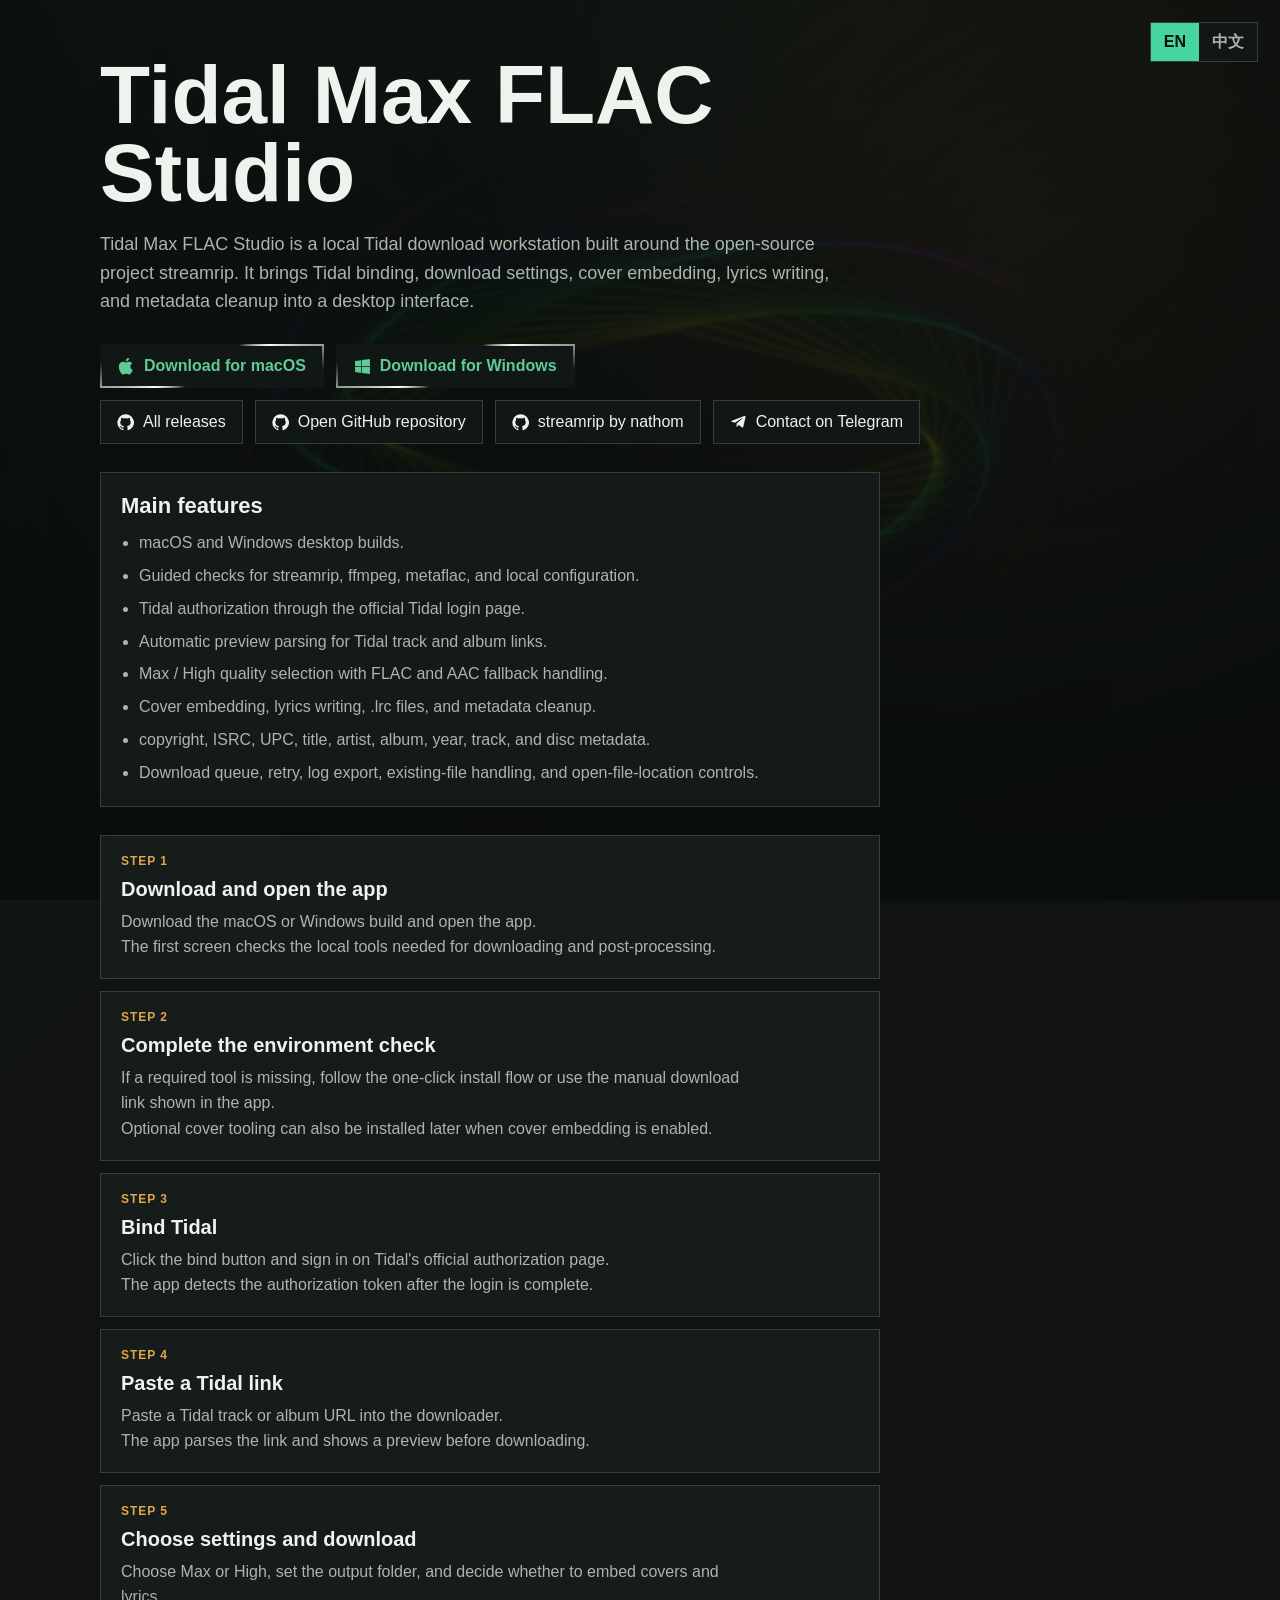
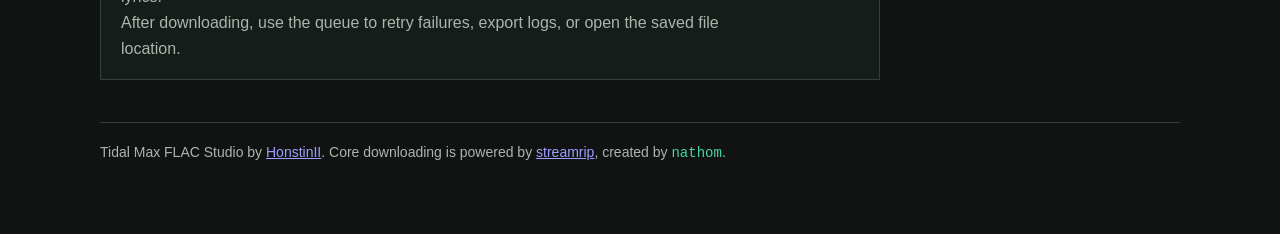
==== commit d58d2766: "feat: add manual update checks" ====
--- a/docs/index.html
+++ b/docs/index.html
@@ -323,7 +323,7 @@
       <div class="actions">
         <a
           class="button primary star-border"
-          href="https://github.com/HonstinII/tidal-max-flac-download/releases/download/v0.3.8/Tidal-Max-FLAC-Studio-macOS.zip"
+          href="https://github.com/HonstinII/tidal-max-flac-download/releases/download/v0.3.9/Tidal-Max-FLAC-Studio-macOS.zip"
         >
           <svg viewBox="0 0 24 24" aria-hidden="true">
             <path d="M17.53 12.09c-.03-3.03 2.48-4.49 2.59-4.56-1.41-2.06-3.61-2.34-4.39-2.37-1.87-.19-3.65 1.1-4.6 1.1-.95 0-2.41-1.07-3.96-1.04-2.04.03-3.92 1.18-4.97 3-2.12 3.68-.54 9.13 1.52 12.11 1.01 1.46 2.21 3.1 3.79 3.04 1.52-.06 2.09-.98 3.93-.98 1.83 0 2.35.98 3.96.95 1.63-.03 2.67-1.49 3.67-2.95 1.16-1.69 1.64-3.33 1.67-3.41-.04-.02-3.18-1.22-3.21-4.89ZM14.5 3.2c.84-1.02 1.41-2.44 1.25-3.85-1.21.05-2.67.81-3.54 1.83-.78.9-1.46 2.35-1.28 3.73 1.35.1 2.73-.69 3.57-1.71Z"/>
@@ -332,7 +332,7 @@
         </a>
         <a
           class="button secondary-download star-border"
-          href="https://github.com/HonstinII/tidal-max-flac-download/releases/download/v0.3.8/Tidal-Max-FLAC-Studio-Windows.zip"
+          href="https://github.com/HonstinII/tidal-max-flac-download/releases/download/v0.3.9/Tidal-Max-FLAC-Studio-Windows.zip"
         >
           <svg viewBox="0 0 24 24" aria-hidden="true">
             <path d="M1.5 4.35 10.3 3.1v8.45H1.5V4.35Zm9.8-1.39L22.5 1.35v10.2H11.3V2.96ZM1.5 12.55h8.8V21l-8.8-1.23v-7.22Zm9.8 0h11.2v10.1l-11.2-1.56v-8.54Z"/>
